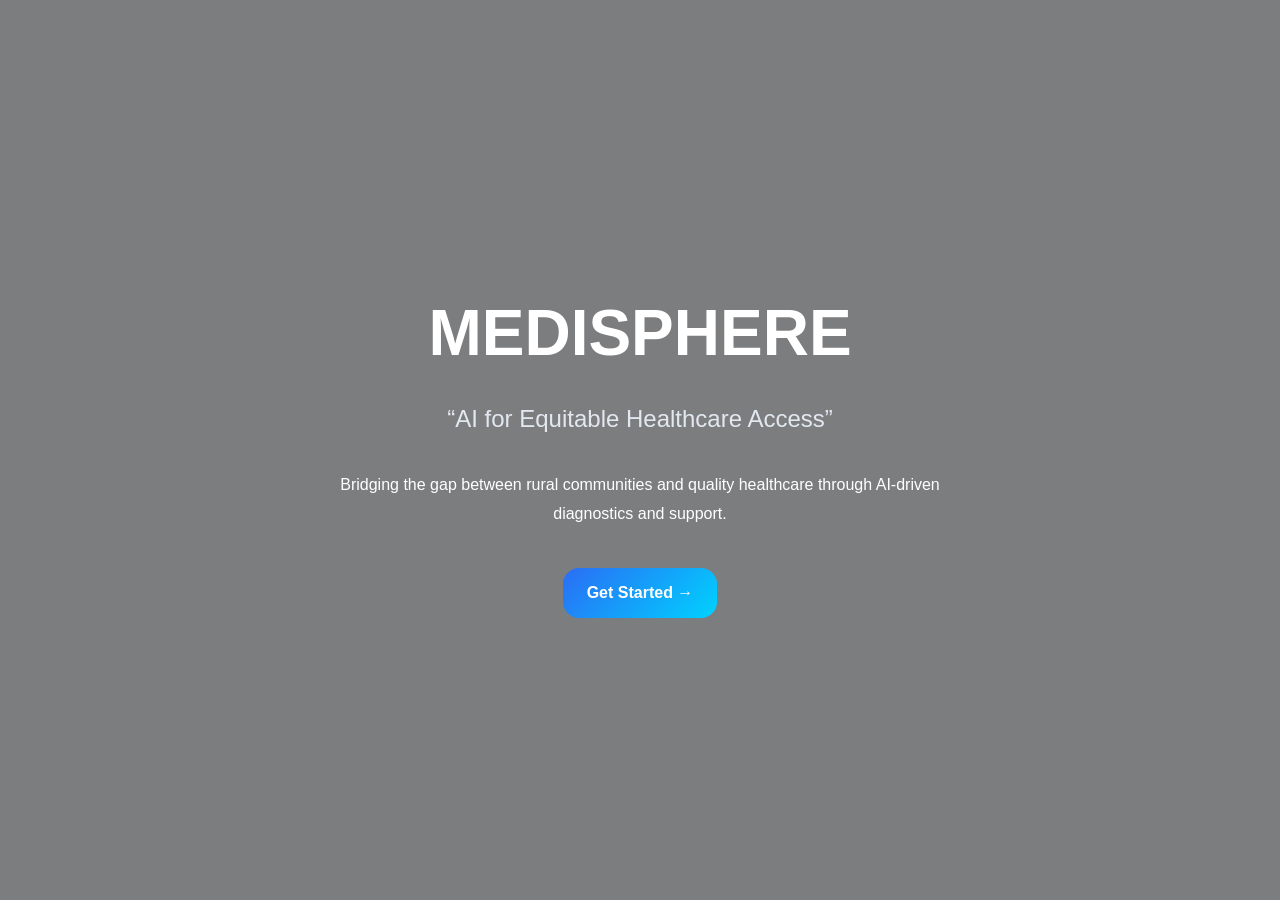
==== server/public/index.html @ ac47894b "Initial commit: Medisphere project setup complete" ====
<!DOCTYPE html>
<html lang="en">
<head>
    <meta charset="UTF-8">
    <meta name="viewport" content="width=device-width, initial-scale=1.0">
    <title>MEDISPHERE - AI Rural Healthcare</title>
    <link rel="stylesheet" href="css/style.css">
</head>
<body>
    <div class="welcome-hero">
        <div class="container animate-fade">
            <h1 style="font-size: 4rem; margin-bottom: 1rem;">MEDISPHERE</h1>
            <p style="font-size: 1.5rem; margin-bottom: 2rem; color: #e2e8f0;">“AI for Equitable Healthcare Access”</p>
            <p style="max-width: 600px; margin: 0 auto 2.5rem; line-height: 1.8;">
                Bridging the gap between rural communities and quality healthcare through AI-driven diagnostics and support.
            </p>
            <a href="auth.html" class="btn btn-primary">Get Started &rarr;</a>
        </div>
    </div>
</body>
</html>
---- server/public/css/style.css ----
:root {
    --primary: #2a6df4;
    --primary-dark: #1e52cc;
    --secondary: #00d2ff;
    --accent: #00f2fe;
    --success: #00b894;
    --warning: #fdcb6e;
    --danger: #d63031;
    --bg-main: #f8faff;
    --bg-card: #ffffff;
    --text-main: #2d3436;
    --text-muted: #636e72;
    --glass: rgba(255, 255, 255, 0.85);
    --shadow-md: 0 8px 32px rgba(31, 38, 135, 0.1);
    --radius: 16px;
    --transition: all 0.3s ease;
}

* {
    box-sizing: border-box;
    margin: 0;
    padding: 0;
    font-family: 'Segoe UI', Tahoma, Geneva, Verdana, sans-serif;
}

body {
    background: var(--bg-main);
    color: var(--text-main);
    line-height: 1.6;
    min-height: 100vh;
}

.container {
    max-width: 1200px;
    margin: 0 auto;
    padding: 0 20px;
}

.glass-card {
    background: var(--glass);
    backdrop-filter: blur(8px);
    -webkit-backdrop-filter: blur(8px);
    border: 1px solid rgba(255, 255, 255, 0.18);
    border-radius: var(--radius);
    box-shadow: var(--shadow-md);
    padding: 2rem;
}

.btn {
    display: inline-flex;
    align-items: center;
    gap: 8px;
    padding: 12px 24px;
    border-radius: var(--radius);
    border: none;
    font-weight: 600;
    cursor: pointer;
    transition: var(--transition);
    text-decoration: none;
    font-size: 1rem;
}

.btn-primary {
    background: linear-gradient(135deg, var(--primary), var(--secondary));
    color: white;
}

.btn-primary:hover {
    transform: translateY(-2px);
    box-shadow: 0 10px 20px rgba(42, 109, 244, 0.2);
}

.form-group {
    margin-bottom: 1.5rem;
}

label {
    display: block;
    margin-bottom: 0.5rem;
    font-weight: 500;
}

input,
select,
textarea {
    width: 100%;
    padding: 12px;
    border: 2px solid #edf2f7;
    border-radius: var(--radius);
    background: white;
    transition: var(--transition);
}

input:focus {
    outline: none;
    border-color: var(--primary);
}

.animate-fade {
    animation: fadeIn 0.8s ease-out;
}

@keyframes fadeIn {
    from {
        opacity: 0;
        transform: translateY(20px);
    }

    to {
        opacity: 1;
        transform: translateY(0);
    }
}

/* Specific Screen Styles */
.welcome-hero {
    height: 100vh;
    display: flex;
    align-items: center;
    justify-content: center;
    background: linear-gradient(rgba(0, 0, 0, 0.5), rgba(0, 0, 0, 0.5)), url('https://images.unsplash.com/photo-1576091160550-217359f4ecf8?auto=format&fit=crop&q=80');
    background-size: cover;
    background-position: center;
    color: white;
    text-align: center;
}

.nav {
    display: flex;
    justify-content: space-between;
    align-items: center;
    padding: 1.5rem 0;
}

.logo {
    font-size: 1.5rem;
    font-weight: 800;
    color: var(--primary);
    text-decoration: none;
}
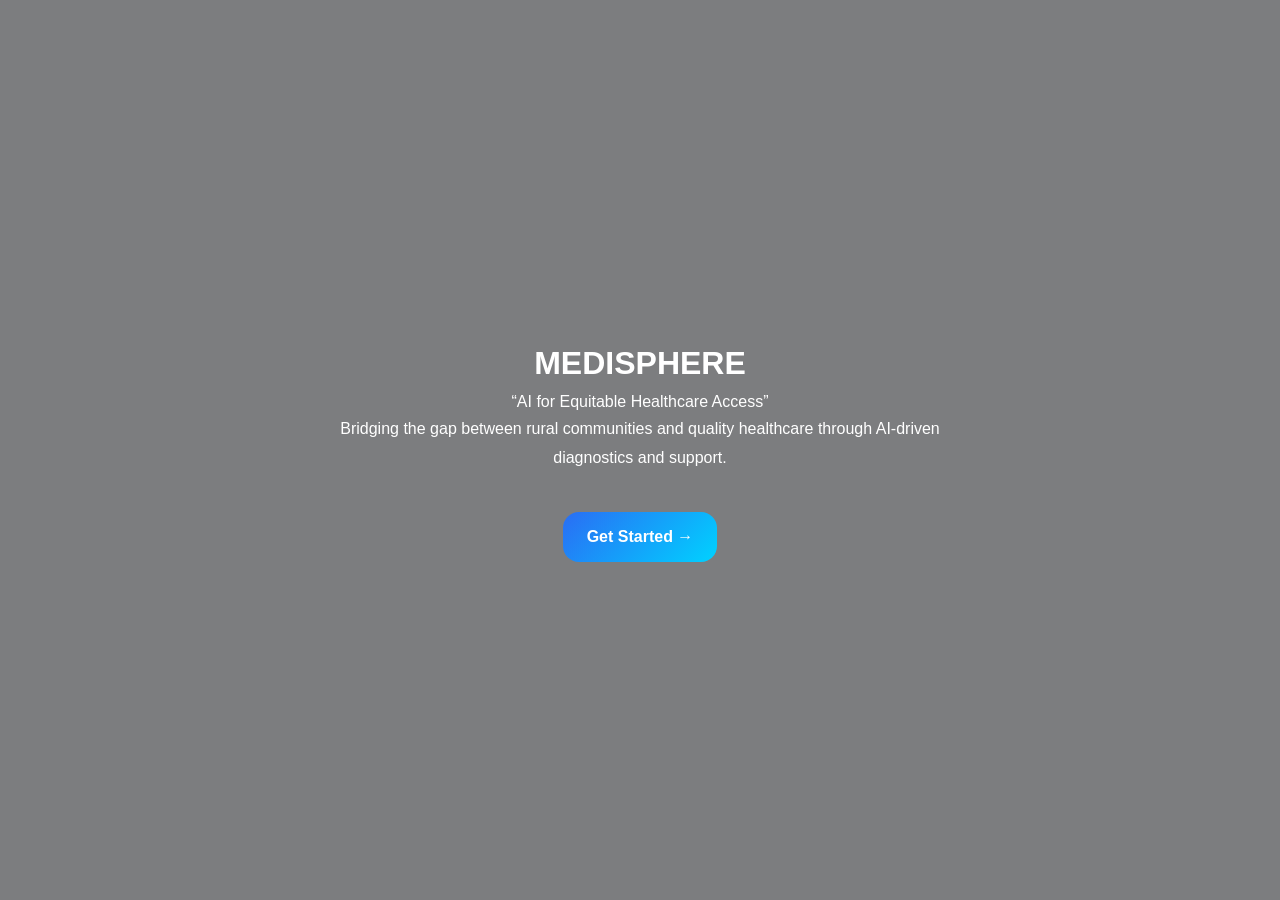
==== commit b1b34d82: "Enhance mobile responsiveness across landing, auth, and dashboards" ====
--- a/server/public/index.html
+++ b/server/public/index.html
@@ -1,21 +1,25 @@
 <!DOCTYPE html>
 <html lang="en">
+
 <head>
     <meta charset="UTF-8">
     <meta name="viewport" content="width=device-width, initial-scale=1.0">
     <title>MEDISPHERE - AI Rural Healthcare</title>
     <link rel="stylesheet" href="css/style.css">
 </head>
+
 <body>
     <div class="welcome-hero">
         <div class="container animate-fade">
-            <h1 style="font-size: 4rem; margin-bottom: 1rem;">MEDISPHERE</h1>
-            <p style="font-size: 1.5rem; margin-bottom: 2rem; color: #e2e8f0;">“AI for Equitable Healthcare Access”</p>
+            <h1>MEDISPHERE</h1>
+            <p>“AI for Equitable Healthcare Access”</p>
             <p style="max-width: 600px; margin: 0 auto 2.5rem; line-height: 1.8;">
-                Bridging the gap between rural communities and quality healthcare through AI-driven diagnostics and support.
+                Bridging the gap between rural communities and quality healthcare through AI-driven diagnostics and
+                support.
             </p>
             <a href="auth.html" class="btn btn-primary">Get Started &rarr;</a>
         </div>
     </div>
 </body>
-</html>
+
+</html>
--- a/server/public/css/style.css
+++ b/server/public/css/style.css
@@ -137,4 +137,81 @@
     font-weight: 800;
     color: var(--primary);
     text-decoration: none;
+}
+
+/* Mobile Responsiveness */
+@media (max-width: 768px) {
+    .container {
+        padding: 0 15px;
+    }
+
+    .nav {
+        flex-direction: column;
+        gap: 1rem;
+        text-align: center;
+        padding: 1rem 0;
+    }
+
+    .nav div {
+        flex-direction: column;
+        width: 100%;
+        gap: 0.8rem !important;
+    }
+
+    .btn {
+        width: 100%;
+        justify-content: center;
+        padding: 14px 20px;
+        /* Larger tap target */
+    }
+
+    .glass-card {
+        padding: 1.5rem;
+    }
+
+    h1 {
+        font-size: 2.5rem !important;
+    }
+
+    h2 {
+        font-size: 1.8rem !important;
+    }
+
+    .grid {
+        grid-template-columns: 1fr !important;
+    }
+
+    .symptom-grid {
+        grid-template-columns: 1fr !important;
+    }
+
+    .table-responsive {
+        width: 100%;
+        overflow-x: auto;
+        -webkit-overflow-scrolling: touch;
+    }
+
+    table {
+        min-width: 600px;
+        /* Force scroll on mobile for data integrity */
+    }
+
+    .welcome-hero {
+        padding: 2rem 1rem;
+    }
+}
+
+@media (max-width: 480px) {
+    h1 {
+        font-size: 2rem !important;
+    }
+
+    .glass-card {
+        padding: 1rem;
+    }
+
+    .mode-toggle {
+        font-size: 0.75rem;
+        padding: 6px 12px;
+    }
 }
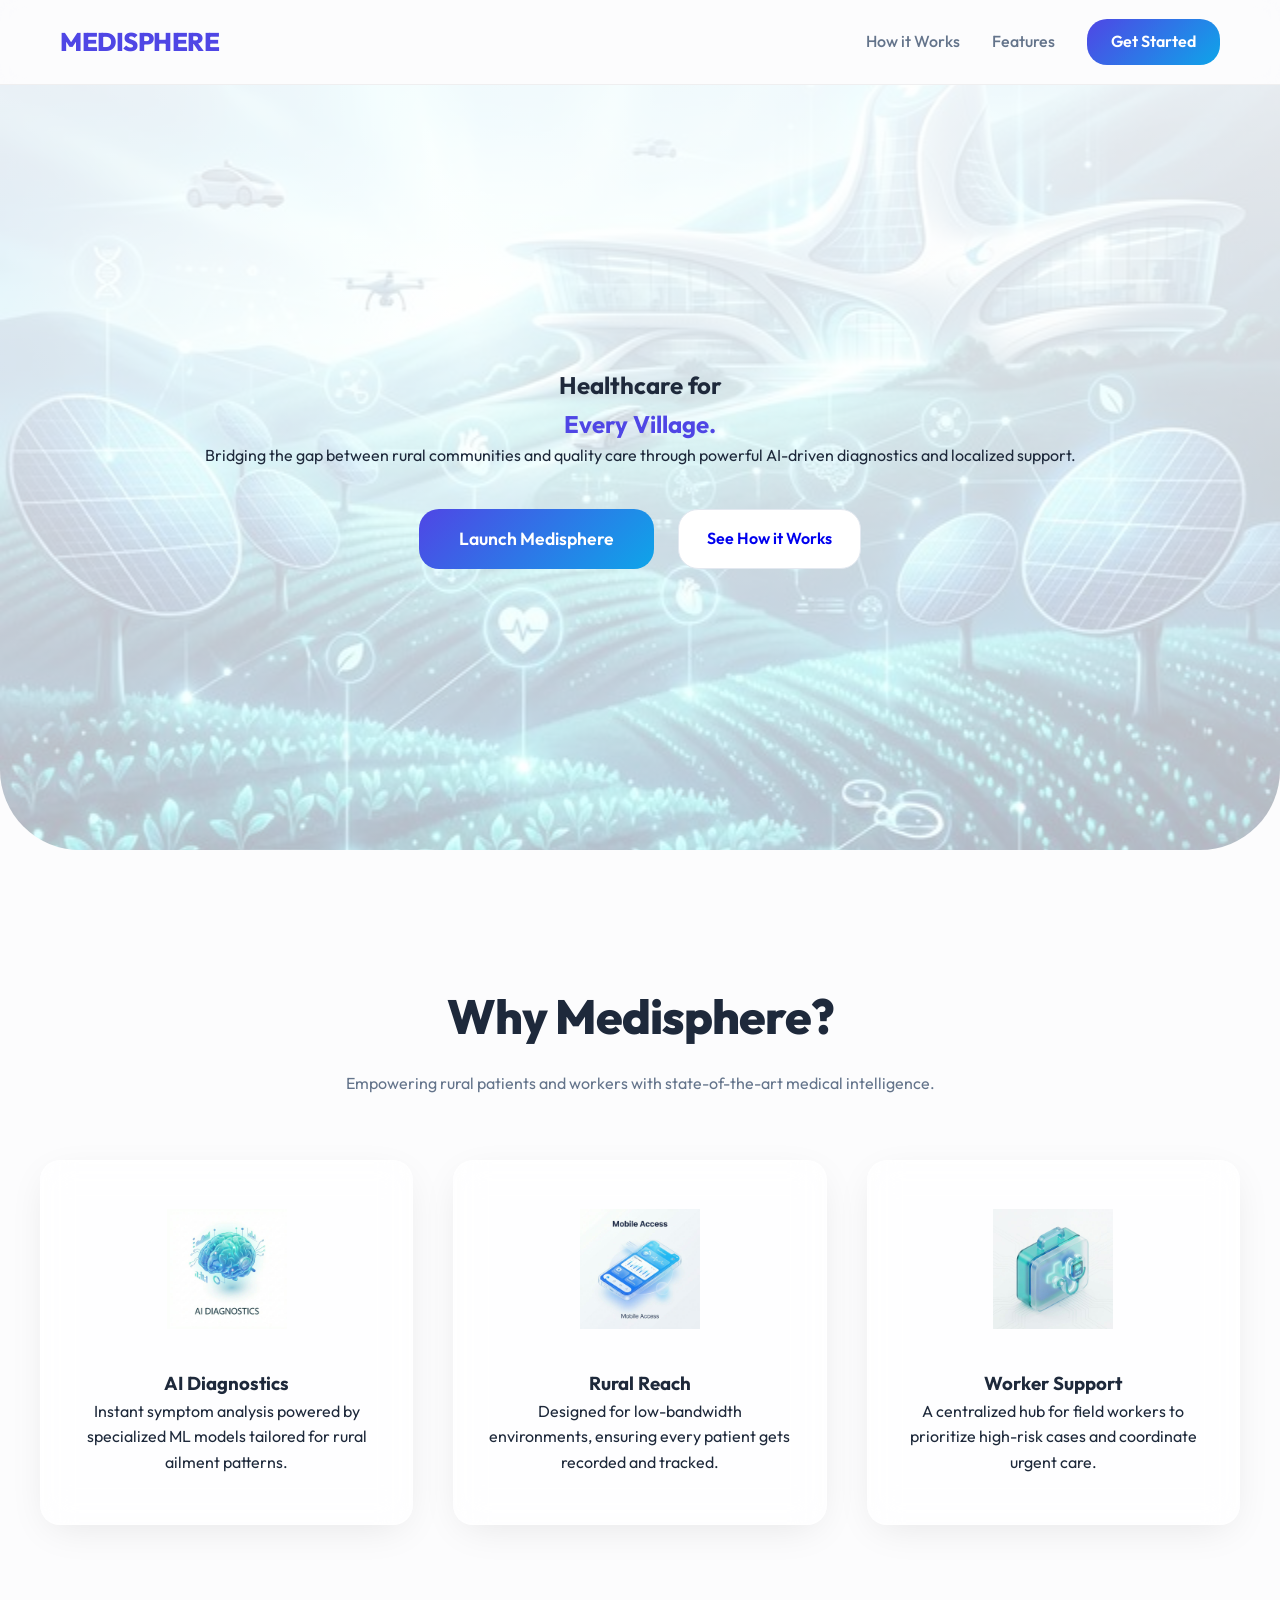
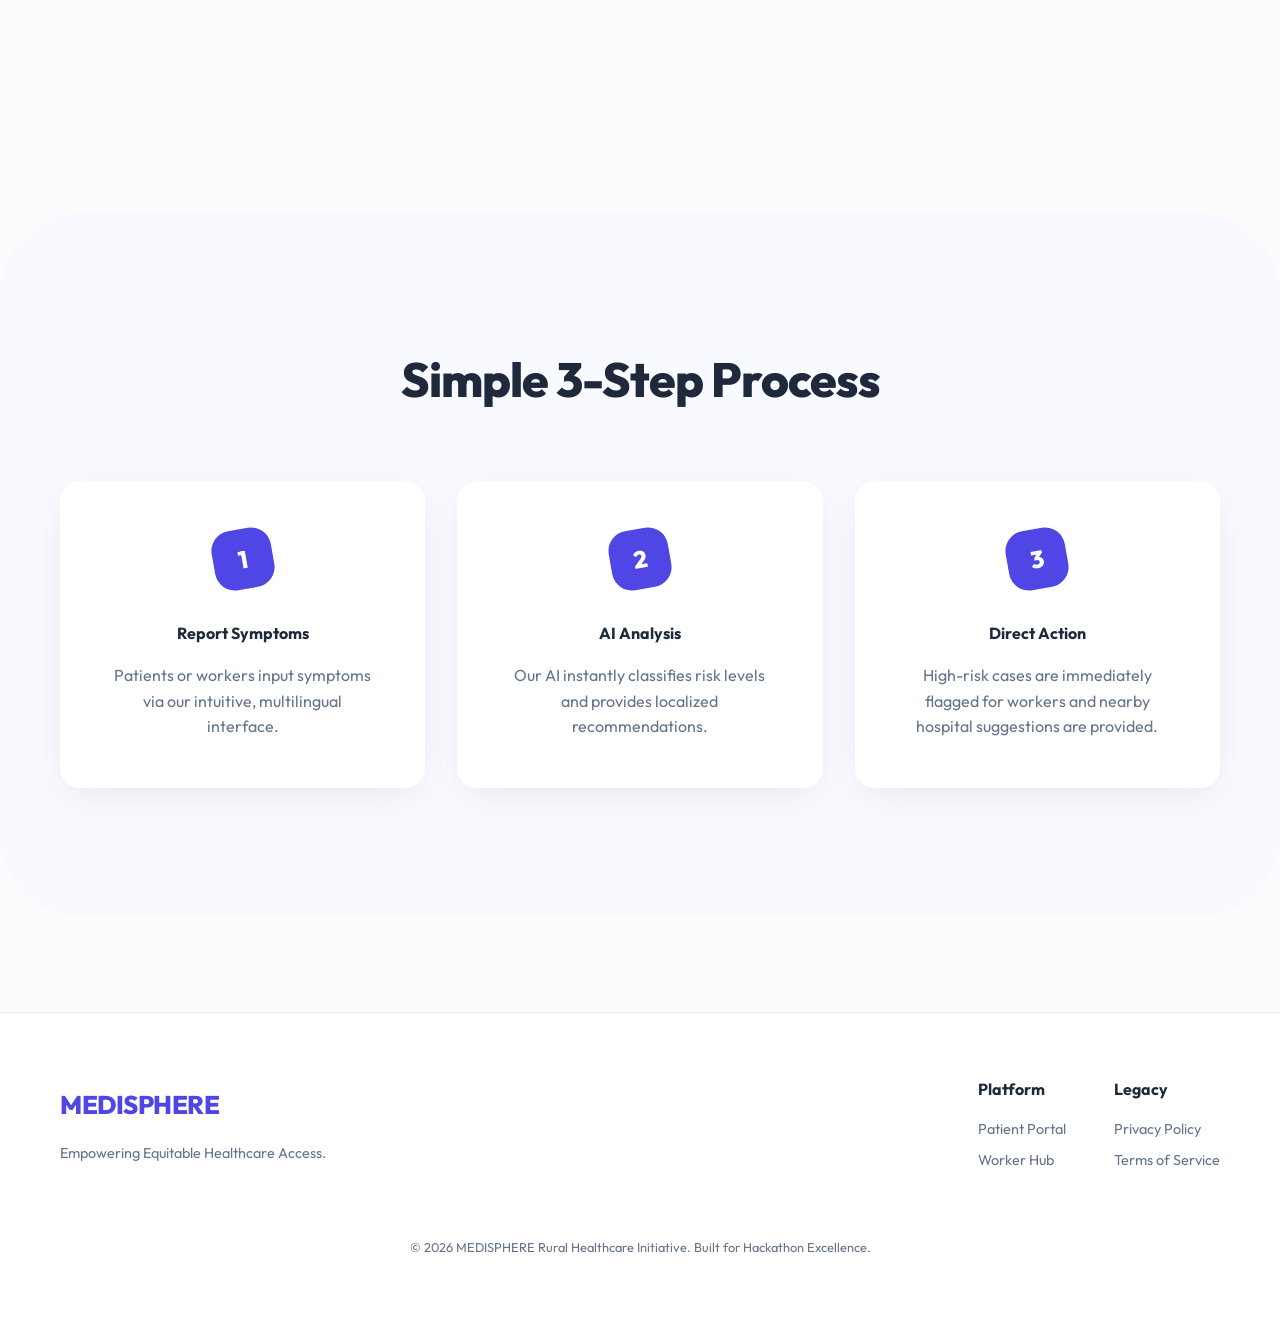
==== commit 5ccf9fe4: "Full brand identity overhaul: New landing page, split-screen auth, and premium design system" ====
--- a/server/public/index.html
+++ b/server/public/index.html
@@ -9,17 +9,113 @@
 </head>
 
 <body>
-    <div class="welcome-hero">
-        <div class="container animate-fade">
-            <h1>MEDISPHERE</h1>
-            <p>“AI for Equitable Healthcare Access”</p>
-            <p style="max-width: 600px; margin: 0 auto 2.5rem; line-height: 1.8;">
-                Bridging the gap between rural communities and quality healthcare through AI-driven diagnostics and
-                support.
-            </p>
-            <a href="auth.html" class="btn btn-primary">Get Started &rarr;</a>
+    <header class="nav">
+        <div class="container" style="display: flex; justify-content: space-between; align-items: center; width: 100%;">
+            <a href="index.html" class="logo">MEDISPHERE</a>
+            <div style="display: flex; gap: 2rem; align-items: center;">
+                <a href="#how-it-works" style="text-decoration: none; color: var(--text-muted); font-weight: 500;">How
+                    it Works</a>
+                <a href="#features"
+                    style="text-decoration: none; color: var(--text-muted); font-weight: 500;">Features</a>
+                <a href="auth.html" class="btn btn-primary" style="padding: 10px 24px;">Get Started</a>
+            </div>
         </div>
-    </div>
+    </header>
+
+    <section class="welcome-hero animate-fade">
+        <div class="container">
+            <h1>Healthcare for <br><span class="text-primary">Every Village.</span></h1>
+            <p>Bridging the gap between rural communities and quality care through powerful AI-driven diagnostics and
+                localized support.</p>
+            <div style="margin-top: 2.5rem; display: flex; gap: 1.5rem; justify-content: center;">
+                <a href="auth.html" class="btn btn-primary" style="font-size: 1.1rem; padding: 16px 40px;">Launch
+                    Medisphere</a>
+                <a href="#how-it-works" class="btn" style="background: white; border: 1px solid #e2e8f0;">See How it
+                    Works</a>
+            </div>
+        </div>
+    </section>
+
+    <section id="features" class="container" style="padding: 8rem 0;">
+        <h2 class="section-title">Why Medisphere?</h2>
+        <p style="text-align: center; color: var(--text-muted); max-width: 600px; margin: 0 auto 4rem;">Empowering rural
+            patients and workers with state-of-the-art medical intelligence.</p>
+
+        <div class="features-grid">
+            <div class="feature-card glass-card">
+                <img src="assets/feat-ai.png" alt="AI Diagnostics" class="feature-icon-img">
+                <h3>AI Diagnostics</h3>
+                <p>Instant symptom analysis powered by specialized ML models tailored for rural ailment patterns.</p>
+            </div>
+            <div class="feature-card glass-card">
+                <img src="assets/feat-mobile.png" alt="Rural Outreach" class="feature-icon-img">
+                <h3>Rural Reach</h3>
+                <p>Designed for low-bandwidth environments, ensuring every patient gets recorded and tracked.</p>
+            </div>
+            <div class="feature-card glass-card">
+                <img src="assets/feat-worker.png" alt="Worker Support" class="feature-icon-img">
+                <h3>Worker Support</h3>
+                <p>A centralized hub for field workers to prioritize high-risk cases and coordinate urgent care.</p>
+            </div>
+        </div>
+    </section>
+
+    <section id="how-it-works" class="how-it-works">
+        <div class="container">
+            <h2 class="section-title">Simple 3-Step Process</h2>
+            <div class="grid" style="margin-top: 4rem;">
+                <div class="step-card">
+                    <div class="step-number">1</div>
+                    <h4 style="margin-bottom: 1rem;">Report Symptoms</h4>
+                    <p style="color: var(--text-muted);">Patients or workers input symptoms via our intuitive,
+                        multilingual interface.</p>
+                </div>
+                <div class="step-card">
+                    <div class="step-number">2</div>
+                    <h4 style="margin-bottom: 1rem;">AI Analysis</h4>
+                    <p style="color: var(--text-muted);">Our AI instantly classifies risk levels and provides localized
+                        recommendations.</p>
+                </div>
+                <div class="step-card">
+                    <div class="step-number">3</div>
+                    <h4 style="margin-bottom: 1rem;">Direct Action</h4>
+                    <p style="color: var(--text-muted);">High-risk cases are immediately flagged for workers and nearby
+                        hospital suggestions are provided.</p>
+                </div>
+            </div>
+        </div>
+    </section>
+
+    <footer style="padding: 4rem 0; background: #fff; border-top: 1px solid #eee;">
+        <div class="container"
+            style="display: flex; justify-content: space-between; align-items: center; flex-wrap: wrap; gap: 2rem;">
+            <div>
+                <a href="#" class="logo">MEDISPHERE</a>
+                <p style="margin-top: 1rem; color: var(--text-muted); font-size: 0.9rem;">Empowering Equitable
+                    Healthcare Access.</p>
+            </div>
+            <div style="display: flex; gap: 3rem;">
+                <div style="display: flex; flex-direction: column; gap: 0.5rem;">
+                    <span style="font-weight: 700; margin-bottom: 0.5rem;">Platform</span>
+                    <a href="auth.html"
+                        style="text-decoration: none; color: var(--text-muted); font-size: 0.9rem;">Patient Portal</a>
+                    <a href="auth.html"
+                        style="text-decoration: none; color: var(--text-muted); font-size: 0.9rem;">Worker Hub</a>
+                </div>
+                <div style="display: flex; flex-direction: column; gap: 0.5rem;">
+                    <span style="font-weight: 700; margin-bottom: 0.5rem;">Legacy</span>
+                    <a href="#" style="text-decoration: none; color: var(--text-muted); font-size: 0.9rem;">Privacy
+                        Policy</a>
+                    <a href="#" style="text-decoration: none; color: var(--text-muted); font-size: 0.9rem;">Terms of
+                        Service</a>
+                </div>
+            </div>
+        </div>
+        <div class="container"
+            style="margin-top: 4rem; text-align: center; color: var(--text-muted); font-size: 0.8rem;">
+            © 2026 MEDISPHERE Rural Healthcare Initiative. Built for Hackathon Excellence.
+        </div>
+    </footer>
 </body>
 
 </html>
--- a/server/public/css/style.css
+++ b/server/public/css/style.css
@@ -1,26 +1,29 @@
+@import url('https://fonts.googleapis.com/css2?family=Outfit:wght@300;400;500;600;700;800&display=swap');
+
 :root {
-    --primary: #2a6df4;
-    --primary-dark: #1e52cc;
-    --secondary: #00d2ff;
-    --accent: #00f2fe;
-    --success: #00b894;
-    --warning: #fdcb6e;
-    --danger: #d63031;
-    --bg-main: #f8faff;
+    --primary: #4f46e5;
+    --primary-dark: #3730a3;
+    --secondary: #0ea5e9;
+    --accent: #f472b6;
+    --success: #10b981;
+    --warning: #f59e0b;
+    --danger: #ef4444;
+    --bg-main: #fcfcfd;
     --bg-card: #ffffff;
-    --text-main: #2d3436;
-    --text-muted: #636e72;
-    --glass: rgba(255, 255, 255, 0.85);
-    --shadow-md: 0 8px 32px rgba(31, 38, 135, 0.1);
-    --radius: 16px;
-    --transition: all 0.3s ease;
-}
-
+    --text-main: #1e293b;
+    --text-muted: #64748b;
+    --glass: rgba(255, 255, 255, 0.75);
+    --shadow-md: 0 10px 40px -10px rgba(0, 0, 0, 0.1);
+    --radius: 20px;
+    --transition: all 0.4s cubic-bezier(0.4, 0, 0.2, 1);
+}
+
+/* Global Resets */
 * {
     box-sizing: border-box;
     margin: 0;
     padding: 0;
-    font-family: 'Segoe UI', Tahoma, Geneva, Verdana, sans-serif;
+    font-family: 'Outfit', sans-serif;
 }
 
 body {
@@ -28,6 +31,7 @@
     color: var(--text-main);
     line-height: 1.6;
     min-height: 100vh;
+    overflow-x: hidden;
 }
 
 .container {
@@ -36,21 +40,62 @@
     padding: 0 20px;
 }
 
+/* Navigation */
+.nav {
+    display: flex;
+    justify-content: space-between;
+    align-items: center;
+    padding: 1.2rem 0;
+    position: sticky;
+    top: 0;
+    z-index: 100;
+    background: rgba(252, 252, 253, 0.8);
+    backdrop-filter: blur(12px);
+    border-bottom: 1px solid rgba(0, 0, 0, 0.05);
+}
+
+.logo {
+    font-size: 1.6rem;
+    font-weight: 800;
+    color: var(--primary);
+    text-decoration: none;
+    letter-spacing: -0.5px;
+}
+
+/* Typography & Layout */
+.section-title {
+    text-align: center;
+    font-size: 3rem;
+    font-weight: 800;
+    margin-bottom: 1rem;
+    color: var(--text-main);
+    letter-spacing: -1px;
+}
+
+.grid {
+    display: grid;
+    grid-template-columns: repeat(auto-fit, minmax(300px, 1fr));
+    gap: 2rem;
+}
+
+/* Component Styles */
 .glass-card {
     background: var(--glass);
-    backdrop-filter: blur(8px);
-    -webkit-backdrop-filter: blur(8px);
-    border: 1px solid rgba(255, 255, 255, 0.18);
+    backdrop-filter: blur(16px);
+    -webkit-backdrop-filter: blur(16px);
+    border: 1px solid rgba(255, 255, 255, 0.2);
     border-radius: var(--radius);
     box-shadow: var(--shadow-md);
-    padding: 2rem;
+    padding: 2.5rem;
+    transition: var(--transition);
 }
 
 .btn {
     display: inline-flex;
     align-items: center;
-    gap: 8px;
-    padding: 12px 24px;
+    justify-content: center;
+    gap: 10px;
+    padding: 14px 28px;
     border-radius: var(--radius);
     border: none;
     font-weight: 600;
@@ -66,44 +111,246 @@
 }
 
 .btn-primary:hover {
-    transform: translateY(-2px);
-    box-shadow: 0 10px 20px rgba(42, 109, 244, 0.2);
+    transform: translateY(-3px);
+    box-shadow: 0 15px 30px rgba(79, 70, 229, 0.25);
 }
 
 .form-group {
     margin-bottom: 1.5rem;
-}
-
-label {
-    display: block;
-    margin-bottom: 0.5rem;
-    font-weight: 500;
 }
 
 input,
 select,
 textarea {
     width: 100%;
-    padding: 12px;
-    border: 2px solid #edf2f7;
-    border-radius: var(--radius);
+    padding: 14px;
+    border: 2px solid #f1f5f9;
+    border-radius: 16px;
     background: white;
     transition: var(--transition);
+    font-size: 1rem;
 }
 
 input:focus {
     outline: none;
     border-color: var(--primary);
-}
-
+    box-shadow: 0 0 0 4px rgba(79, 70, 229, 0.05);
+}
+
+/* Landing Page Specifics */
+.welcome-hero {
+    min-height: 85vh;
+    display: flex;
+    align-items: center;
+    justify-content: center;
+    background: linear-gradient(rgba(255, 255, 255, 0.9), rgba(255, 255, 255, 0.7)), url('../assets/hero.png');
+    background-size: cover;
+    background-position: center;
+    padding: 4rem 0;
+    text-align: center;
+    border-bottom-left-radius: 80px;
+    border-bottom-right-radius: 80px;
+}
+
+.features-grid {
+    display: grid;
+    grid-template-columns: repeat(auto-fit, minmax(320px, 1fr));
+    gap: 2.5rem;
+    margin: 4rem 0;
+}
+
+.feature-card {
+    text-align: center;
+    padding: 3rem 2rem;
+}
+
+.feature-card:hover {
+    transform: translateY(-12px);
+    border-color: var(--primary);
+}
+
+.feature-icon-img {
+    width: 120px;
+    height: 120px;
+    margin-bottom: 2rem;
+    object-fit: contain;
+}
+
+.how-it-works {
+    background: #f8faff;
+    padding: 8rem 0;
+    margin: 6rem 0;
+    border-radius: 80px;
+}
+
+.step-card {
+    background: white;
+    padding: 3rem;
+    border-radius: var(--radius);
+    text-align: center;
+    box-shadow: var(--shadow-md);
+}
+
+.step-number {
+    width: 60px;
+    height: 60px;
+    background: var(--primary);
+    color: white;
+    border-radius: 20px;
+    display: flex;
+    align-items: center;
+    justify-content: center;
+    font-weight: 800;
+    font-size: 1.5rem;
+    margin: 0 auto 2rem;
+    transform: rotate(-10deg);
+}
+
+/* Dashboard Utilities */
+.badge {
+    padding: 6px 14px;
+    border-radius: 30px;
+    font-size: 0.75rem;
+    font-weight: 700;
+    text-transform: uppercase;
+}
+
+.bg-danger {
+    background: #fee2e2;
+    color: #dc2626;
+}
+
+.bg-warning {
+    background: #fef3c7;
+    color: #d97706;
+}
+
+.bg-success {
+    background: #dcfce7;
+    color: #059669;
+}
+
+.bg-primary {
+    background: #e0e7ff;
+    color: #4f46e5;
+}
+
+.text-danger {
+    color: #dc2626 !important;
+}
+
+.text-warning {
+    color: #d97706 !important;
+}
+
+.text-success {
+    color: #059669 !important;
+}
+
+.text-primary {
+    color: #4f46e5 !important;
+}
+
+.card-icon {
+    font-size: 2.5rem;
+    margin-bottom: 1rem;
+    display: block;
+}
+
+.table-professional {
+    width: 100%;
+    margin-top: 1rem;
+    border-collapse: separate;
+    border-spacing: 0 12px;
+}
+
+.table-professional th {
+    padding: 12px 20px;
+    text-align: left;
+    color: var(--text-muted);
+    font-weight: 600;
+    font-size: 0.75rem;
+    text-transform: uppercase;
+    letter-spacing: 1.5px;
+}
+
+.table-professional td {
+    padding: 24px 20px;
+    background: white;
+    font-size: 0.95rem;
+    border-top: 1px solid rgba(0, 0, 0, 0.03);
+    border-bottom: 1px solid rgba(0, 0, 0, 0.03);
+}
+
+.table-professional tr td:first-child {
+    border-left: 1px solid rgba(0, 0, 0, 0.03);
+    border-top-left-radius: 20px;
+    border-bottom-left-radius: 20px;
+}
+
+.table-professional tr td:last-child {
+    border-right: 1px solid rgba(0, 0, 0, 0.03);
+    border-top-right-radius: 20px;
+    border-bottom-right-radius: 20px;
+}
+
+.emergency-alert {
+    border: 3px solid var(--danger);
+    background: #fffafa;
+    animation: alert-pulse 2s infinite;
+}
+
+/* Modals & Popups */
+.modal {
+    display: none;
+    position: fixed;
+    z-index: 1000;
+    left: 0;
+    top: 0;
+    width: 100%;
+    height: 100%;
+    background-color: rgba(15, 23, 42, 0.6);
+    backdrop-filter: blur(8px);
+}
+
+.modal-content {
+    background-color: white;
+    margin: 4% auto;
+    padding: 3rem;
+    border-radius: 24px;
+    width: 90%;
+    max-width: 650px;
+    box-shadow: 0 25px 50px -12px rgba(0, 0, 0, 0.25);
+}
+
+.priority-banner {
+    padding: 1.5rem;
+    border-radius: 16px;
+    margin-bottom: 2rem;
+    display: flex;
+    justify-content: space-between;
+    align-items: center;
+}
+
+.priority-High {
+    border-left: 10px solid var(--danger);
+    background: #fff5f5;
+}
+
+.priority-Medium {
+    border-left: 10px solid var(--warning);
+    background: #fffaf0;
+}
+
+/* Animations */
 .animate-fade {
-    animation: fadeIn 0.8s ease-out;
+    animation: fadeIn 0.8s cubic-bezier(0.4, 0, 0.2, 1);
 }
 
 @keyframes fadeIn {
     from {
         opacity: 0;
-        transform: translateY(20px);
+        transform: translateY(30px);
     }
 
     to {
@@ -112,106 +359,56 @@
     }
 }
 
-/* Specific Screen Styles */
-.welcome-hero {
-    height: 100vh;
-    display: flex;
-    align-items: center;
-    justify-content: center;
-    background: linear-gradient(rgba(0, 0, 0, 0.5), rgba(0, 0, 0, 0.5)), url('https://images.unsplash.com/photo-1576091160550-217359f4ecf8?auto=format&fit=crop&q=80');
-    background-size: cover;
-    background-position: center;
-    color: white;
-    text-align: center;
-}
-
-.nav {
-    display: flex;
-    justify-content: space-between;
-    align-items: center;
-    padding: 1.5rem 0;
-}
-
-.logo {
-    font-size: 1.5rem;
-    font-weight: 800;
-    color: var(--primary);
-    text-decoration: none;
+@keyframes alert-pulse {
+    0% {
+        box-shadow: 0 0 0 0 rgba(239, 68, 68, 0.5);
+    }
+
+    70% {
+        box-shadow: 0 0 0 20px rgba(239, 68, 68, 0);
+    }
+
+    100% {
+        box-shadow: 0 0 0 0 rgba(239, 68, 68, 0);
+    }
 }
 
 /* Mobile Responsiveness */
 @media (max-width: 768px) {
     .container {
-        padding: 0 15px;
+        padding: 0 16px;
     }
 
     .nav {
         flex-direction: column;
         gap: 1rem;
-        text-align: center;
-        padding: 1rem 0;
-    }
-
-    .nav div {
-        flex-direction: column;
-        width: 100%;
-        gap: 0.8rem !important;
-    }
-
-    .btn {
-        width: 100%;
-        justify-content: center;
-        padding: 14px 20px;
-        /* Larger tap target */
-    }
-
-    .glass-card {
-        padding: 1.5rem;
-    }
-
-    h1 {
-        font-size: 2.5rem !important;
-    }
-
-    h2 {
-        font-size: 1.8rem !important;
-    }
-
+        padding: 1.5rem 0;
+    }
+
+    .section-title {
+        font-size: 2.2rem;
+    }
+
+    .welcome-hero h1 {
+        font-size: 3rem;
+    }
+
+    .welcome-hero p {
+        font-size: 1.1rem;
+    }
+
+    .features-grid,
     .grid {
-        grid-template-columns: 1fr !important;
-    }
-
-    .symptom-grid {
-        grid-template-columns: 1fr !important;
+        grid-template-columns: 1fr;
+    }
+
+    .how-it-works {
+        padding: 4rem 0;
+        border-radius: 40px;
     }
 
     .table-responsive {
         width: 100%;
         overflow-x: auto;
-        -webkit-overflow-scrolling: touch;
-    }
-
-    table {
-        min-width: 600px;
-        /* Force scroll on mobile for data integrity */
-    }
-
-    .welcome-hero {
-        padding: 2rem 1rem;
-    }
-}
-
-@media (max-width: 480px) {
-    h1 {
-        font-size: 2rem !important;
-    }
-
-    .glass-card {
-        padding: 1rem;
-    }
-
-    .mode-toggle {
-        font-size: 0.75rem;
-        padding: 6px 12px;
     }
 }
